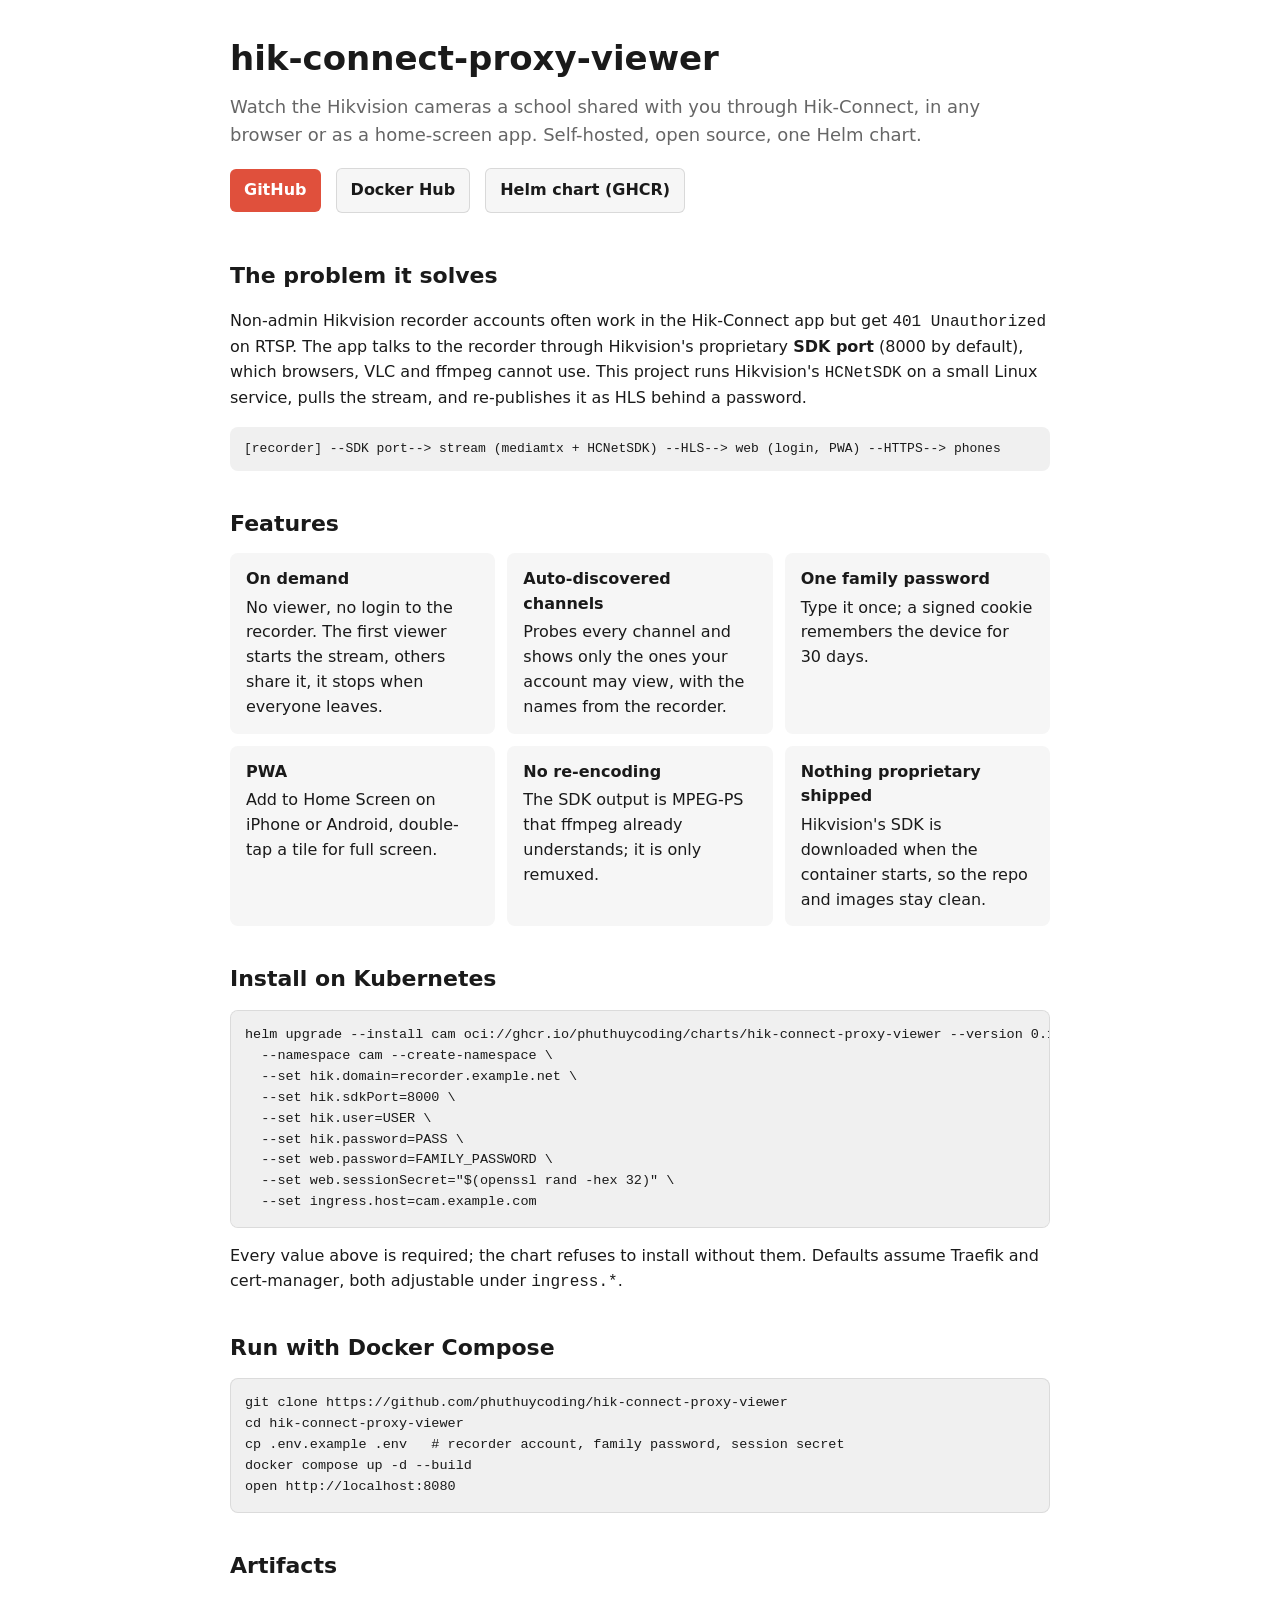
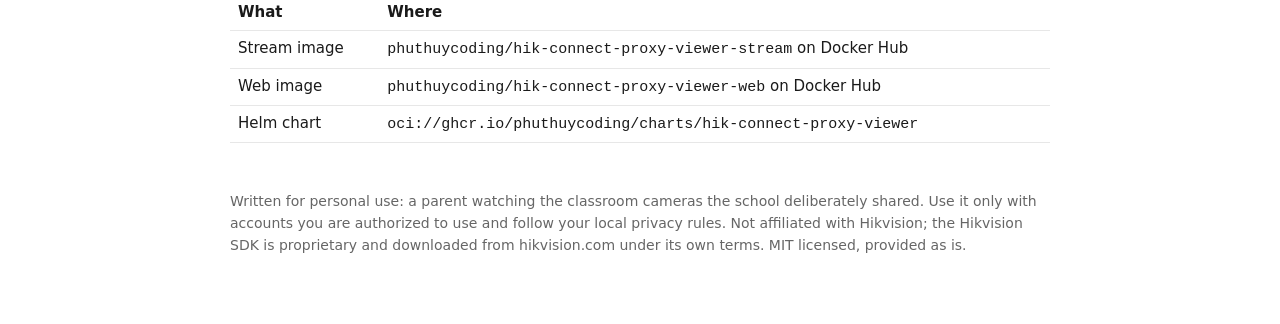
==== docs/index.html @ 88b2fae2 "feat: gộp thành một chart hik-connect-proxy-viewer, GitHub Pages, SEO - chart/: một release ra strea" ====
<!doctype html>
<html lang="en">
<head>
<meta charset="utf-8">
<meta name="viewport" content="width=device-width, initial-scale=1">
<title>hik-connect-proxy-viewer: watch Hik-Connect cameras in a browser</title>
<meta name="description" content="Self-hosted proxy that turns a Hikvision recorder account shared via Hik-Connect (SDK port only, RTSP refused) into an HLS web app with a family password, PWA and auto-discovered channels. Docker images + Helm chart.">
<meta name="keywords" content="Hik-Connect, Hikvision, HCNetSDK, NVR, DVR, RTSP 401, HLS, mediamtx, Kubernetes, Helm chart, Docker, PWA, classroom camera, school camera, parent">
<link rel="canonical" href="https://phuthuycoding.github.io/hik-connect-proxy-viewer/">
<meta property="og:type" content="website">
<meta property="og:title" content="hik-connect-proxy-viewer">
<meta property="og:description" content="Watch Hikvision channels shared through Hik-Connect in any browser or as a home-screen app. Open source, one Helm chart, public Docker images.">
<meta property="og:url" content="https://phuthuycoding.github.io/hik-connect-proxy-viewer/">
<meta name="twitter:card" content="summary">
<script type="application/ld+json">
{
  "@context": "https://schema.org",
  "@type": "SoftwareApplication",
  "name": "hik-connect-proxy-viewer",
  "applicationCategory": "MultimediaApplication",
  "operatingSystem": "Linux, Kubernetes, Docker",
  "license": "https://opensource.org/licenses/MIT",
  "codeRepository": "https://github.com/phuthuycoding/hik-connect-proxy-viewer",
  "description": "Proxy Hikvision recorder channels shared via Hik-Connect (SDK port) to HLS, with a password-protected PWA web app. Docker images and a Helm chart."
}
</script>
<style>
  :root { color-scheme: light dark; --accent: #e0503c; --bg: #fff; --fg: #1a1a1a; --muted: #666; --card: #f6f6f6; --code: #f0f0f0; }
  @media (prefers-color-scheme: dark) { :root { --bg: #111; --fg: #e6e6e6; --muted: #9a9a9a; --card: #1c1c1c; --code: #1a1a1a; } }
  * { box-sizing: border-box; }
  body { margin: 0; background: var(--bg); color: var(--fg); font: 16px/1.55 -apple-system, system-ui, Segoe UI, Roboto, sans-serif; }
  main { max-width: 860px; margin: 0 auto; padding: 32px 20px 60px; }
  h1 { font-size: 34px; margin: 0 0 8px; }
  h2 { font-size: 22px; margin: 36px 0 12px; }
  .lead { font-size: 18px; color: var(--muted); margin: 0 0 20px; }
  .links a { display: inline-block; margin: 0 10px 10px 0; padding: 9px 14px; border-radius: 6px; background: var(--accent); color: #fff; text-decoration: none; font-weight: 600; }
  .links a.alt { background: var(--card); color: var(--fg); border: 1px solid #8884; }
  pre { background: var(--code); border: 1px solid #8883; border-radius: 8px; padding: 14px; overflow-x: auto; font-size: 13.5px; }
  code { font-family: ui-monospace, SFMono-Regular, Menlo, monospace; }
  .grid { display: grid; grid-template-columns: repeat(auto-fit, minmax(240px, 1fr)); gap: 12px; }
  .card { background: var(--card); border-radius: 8px; padding: 14px 16px; }
  .card b { display: block; margin-bottom: 4px; }
  .flow { background: var(--code); border-radius: 8px; padding: 12px 14px; font-family: ui-monospace, Menlo, monospace; font-size: 13px; overflow-x: auto; white-space: nowrap; }
  footer { margin-top: 48px; color: var(--muted); font-size: 14px; }
  table { border-collapse: collapse; width: 100%; font-size: 15px; }
  td, th { text-align: left; padding: 6px 8px; border-bottom: 1px solid #8883; vertical-align: top; }
</style>
</head>
<body>
<main>
  <h1>hik-connect-proxy-viewer</h1>
  <p class="lead">Watch the Hikvision cameras a school shared with you through Hik-Connect, in any browser or as a home-screen app. Self-hosted, open source, one Helm chart.</p>
  <p class="links">
    <a href="https://github.com/phuthuycoding/hik-connect-proxy-viewer">GitHub</a>
    <a class="alt" href="https://hub.docker.com/r/phuthuycoding/hik-connect-proxy-viewer-stream">Docker Hub</a>
    <a class="alt" href="https://github.com/phuthuycoding/hik-connect-proxy-viewer/pkgs/container/charts%2Fhik-connect-proxy-viewer">Helm chart (GHCR)</a>
  </p>

  <h2>The problem it solves</h2>
  <p>Non-admin Hikvision recorder accounts often work in the Hik-Connect app but get <code>401 Unauthorized</code> on RTSP. The app talks to the recorder through Hikvision's proprietary <strong>SDK port</strong> (8000 by default), which browsers, VLC and ffmpeg cannot use. This project runs Hikvision's <code>HCNetSDK</code> on a small Linux service, pulls the stream, and re-publishes it as HLS behind a password.</p>
  <div class="flow">[recorder] --SDK port--> stream (mediamtx + HCNetSDK) --HLS--> web (login, PWA) --HTTPS--> phones</div>

  <h2>Features</h2>
  <div class="grid">
    <div class="card"><b>On demand</b>No viewer, no login to the recorder. The first viewer starts the stream, others share it, it stops when everyone leaves.</div>
    <div class="card"><b>Auto-discovered channels</b>Probes every channel and shows only the ones your account may view, with the names from the recorder.</div>
    <div class="card"><b>One family password</b>Type it once; a signed cookie remembers the device for 30 days.</div>
    <div class="card"><b>PWA</b>Add to Home Screen on iPhone or Android, double-tap a tile for full screen.</div>
    <div class="card"><b>No re-encoding</b>The SDK output is MPEG-PS that ffmpeg already understands; it is only remuxed.</div>
    <div class="card"><b>Nothing proprietary shipped</b>Hikvision's SDK is downloaded when the container starts, so the repo and images stay clean.</div>
  </div>

  <h2>Install on Kubernetes</h2>
<pre><code>helm upgrade --install cam oci://ghcr.io/phuthuycoding/charts/hik-connect-proxy-viewer --version 0.1.0 \
  --namespace cam --create-namespace \
  --set hik.domain=recorder.example.net \
  --set hik.sdkPort=8000 \
  --set hik.user=USER \
  --set hik.password=PASS \
  --set web.password=FAMILY_PASSWORD \
  --set web.sessionSecret="$(openssl rand -hex 32)" \
  --set ingress.host=cam.example.com</code></pre>
  <p>Every value above is required; the chart refuses to install without them. Defaults assume Traefik and cert-manager, both adjustable under <code>ingress.*</code>.</p>

  <h2>Run with Docker Compose</h2>
<pre><code>git clone https://github.com/phuthuycoding/hik-connect-proxy-viewer
cd hik-connect-proxy-viewer
cp .env.example .env   # recorder account, family password, session secret
docker compose up -d --build
open http://localhost:8080</code></pre>

  <h2>Artifacts</h2>
  <table>
    <tr><th>What</th><th>Where</th></tr>
    <tr><td>Stream image</td><td><code>phuthuycoding/hik-connect-proxy-viewer-stream</code> on Docker Hub</td></tr>
    <tr><td>Web image</td><td><code>phuthuycoding/hik-connect-proxy-viewer-web</code> on Docker Hub</td></tr>
    <tr><td>Helm chart</td><td><code>oci://ghcr.io/phuthuycoding/charts/hik-connect-proxy-viewer</code></td></tr>
  </table>

  <footer>
    <p>Written for personal use: a parent watching the classroom cameras the school deliberately shared. Use it only with accounts you are authorized to use and follow your local privacy rules. Not affiliated with Hikvision; the Hikvision SDK is proprietary and downloaded from hikvision.com under its own terms. MIT licensed, provided as is.</p>
  </footer>
</main>
</body>
</html>
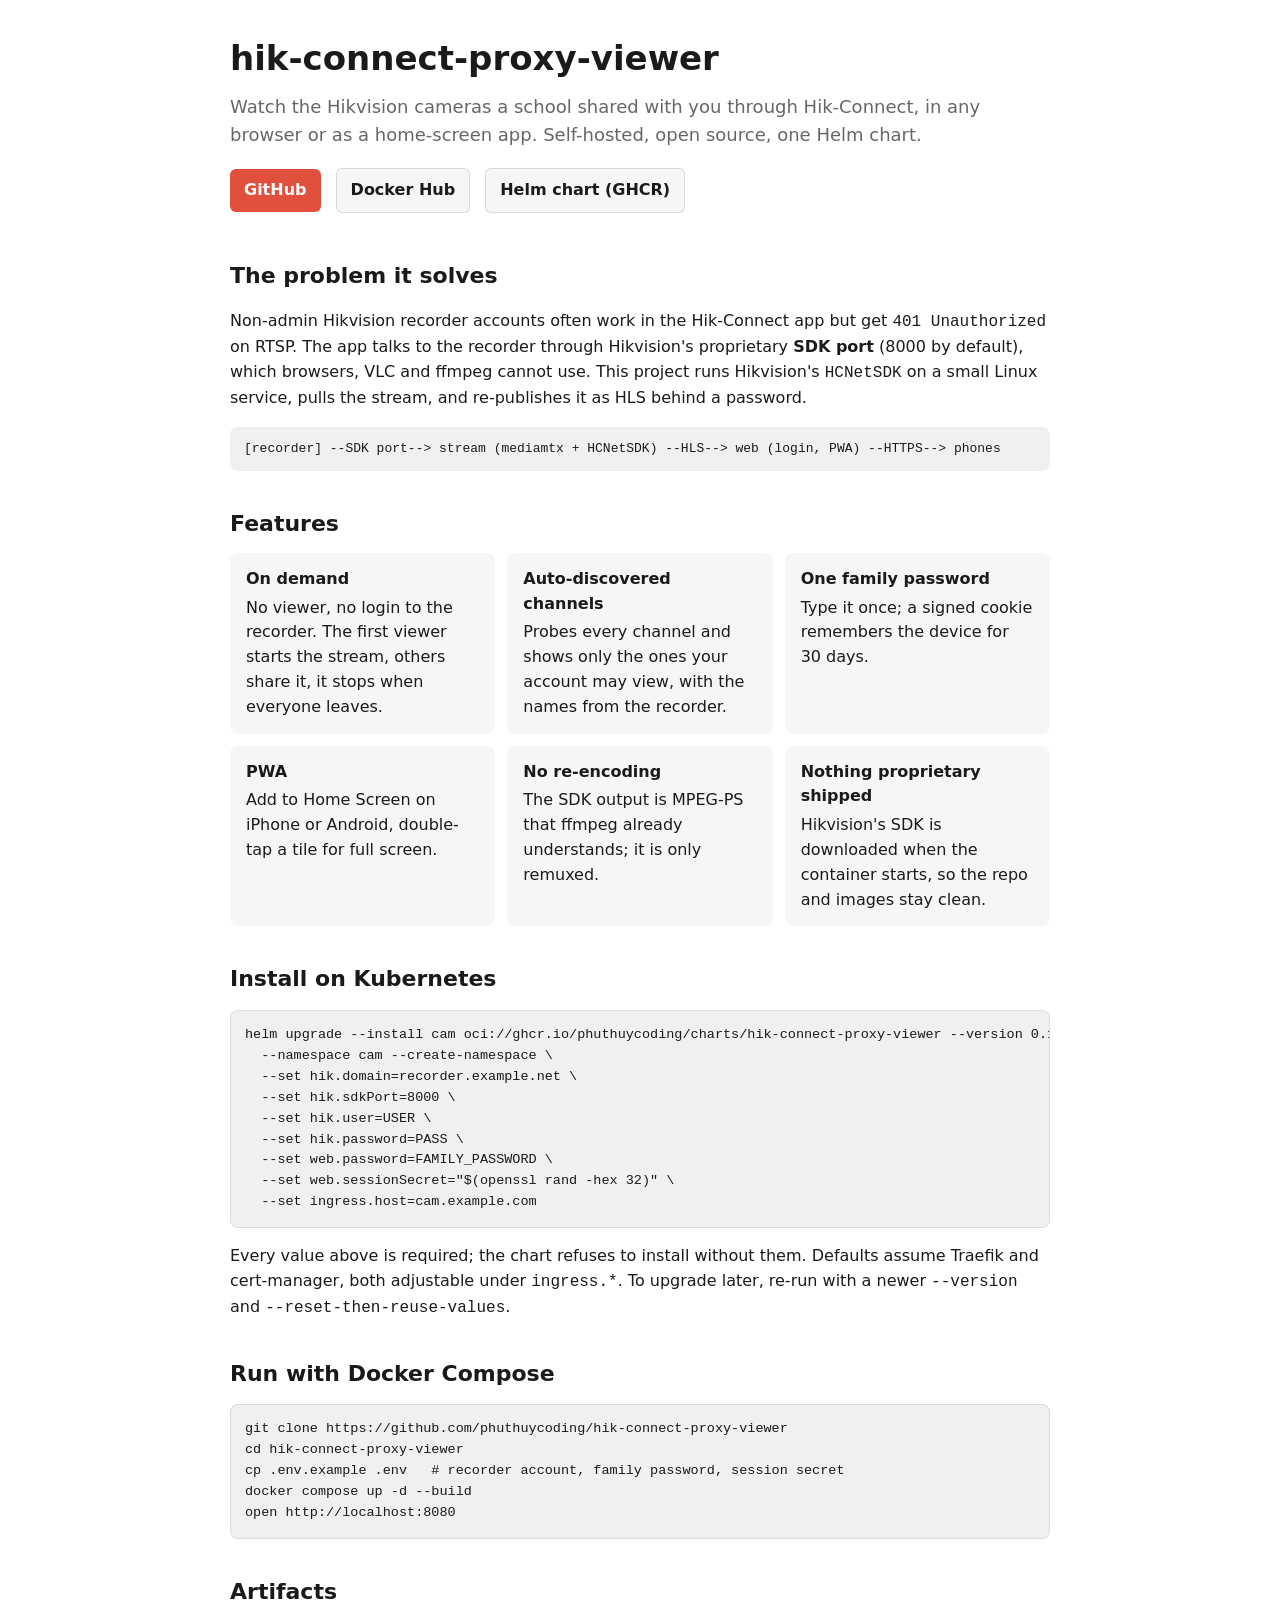
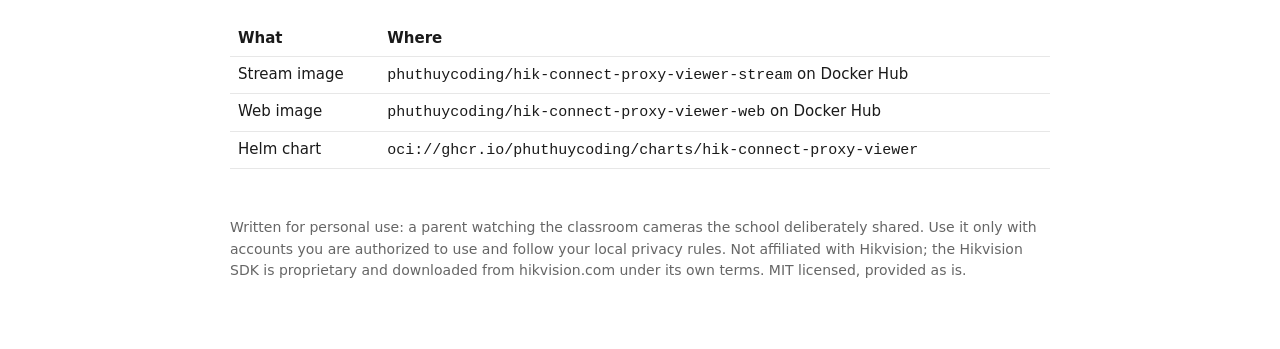
==== commit 51f93687: "docs: requirements, badge, version 0.1.1, ghi chú non-root cho image stream Claude-Session: https://" ====
--- a/docs/index.html
+++ b/docs/index.html
@@ -71,7 +71,7 @@
   </div>
 
   <h2>Install on Kubernetes</h2>
-<pre><code>helm upgrade --install cam oci://ghcr.io/phuthuycoding/charts/hik-connect-proxy-viewer --version 0.1.0 \
+<pre><code>helm upgrade --install cam oci://ghcr.io/phuthuycoding/charts/hik-connect-proxy-viewer --version 0.1.1 \
   --namespace cam --create-namespace \
   --set hik.domain=recorder.example.net \
   --set hik.sdkPort=8000 \
@@ -80,7 +80,7 @@
   --set web.password=FAMILY_PASSWORD \
   --set web.sessionSecret="$(openssl rand -hex 32)" \
   --set ingress.host=cam.example.com</code></pre>
-  <p>Every value above is required; the chart refuses to install without them. Defaults assume Traefik and cert-manager, both adjustable under <code>ingress.*</code>.</p>
+  <p>Every value above is required; the chart refuses to install without them. Defaults assume Traefik and cert-manager, both adjustable under <code>ingress.*</code>. To upgrade later, re-run with a newer <code>--version</code> and <code>--reset-then-reuse-values</code>.</p>
 
   <h2>Run with Docker Compose</h2>
 <pre><code>git clone https://github.com/phuthuycoding/hik-connect-proxy-viewer
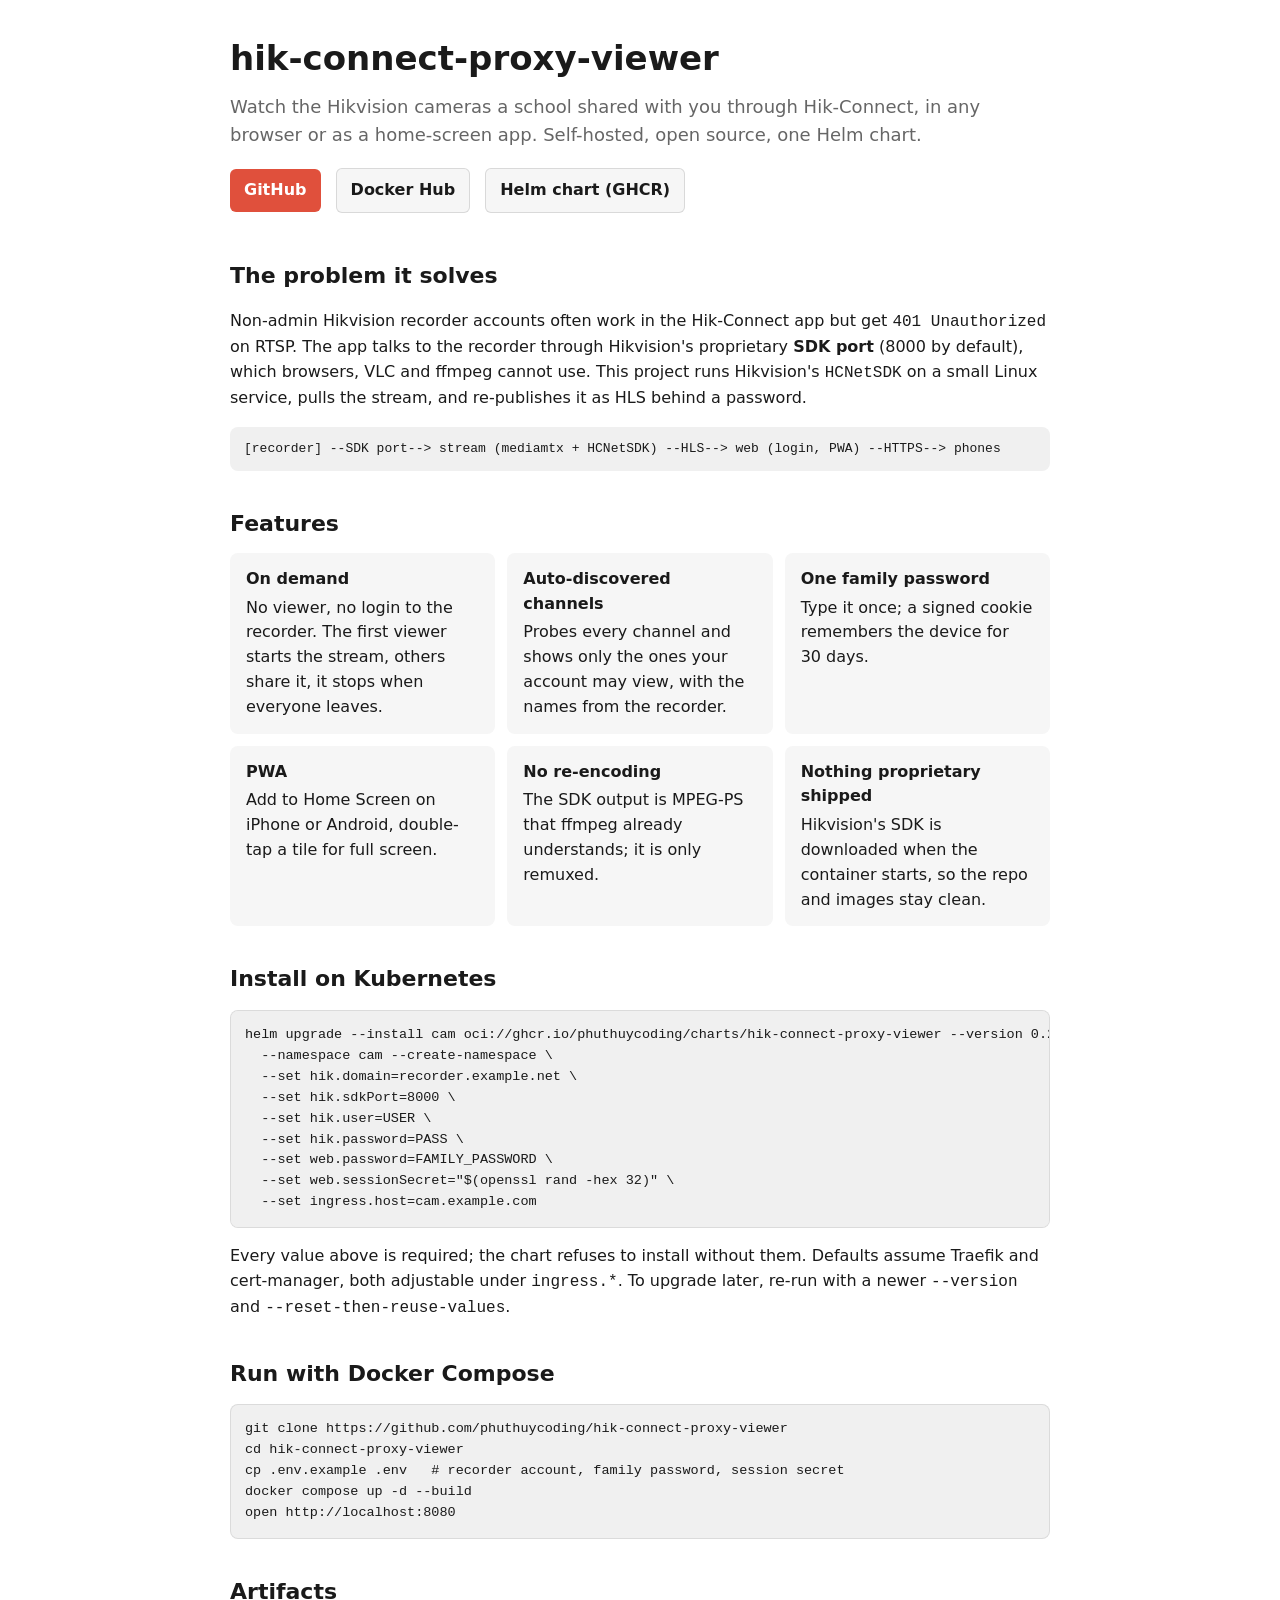
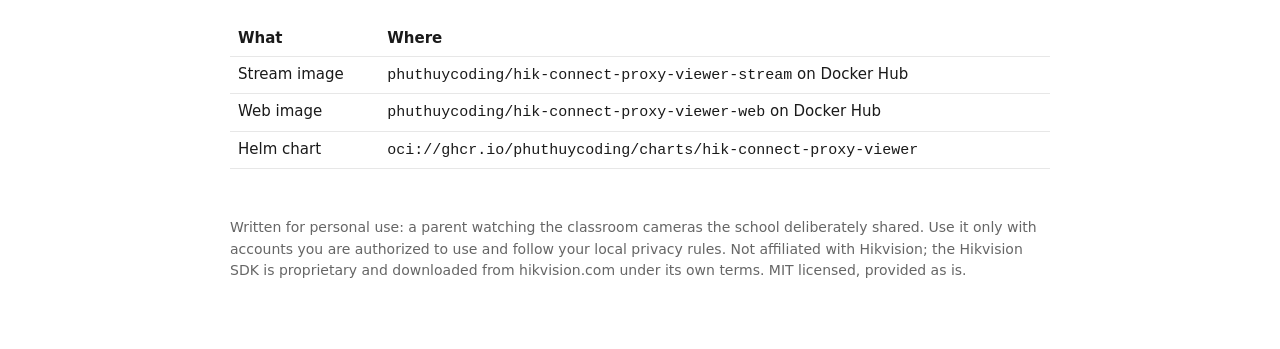
==== commit c2f6dca0: "ci: tạo GitHub Release khi tag; README hai badge docker pulls, version 0.2.0 Claude-Session: https:/" ====
--- a/docs/index.html
+++ b/docs/index.html
@@ -71,7 +71,7 @@
   </div>
 
   <h2>Install on Kubernetes</h2>
-<pre><code>helm upgrade --install cam oci://ghcr.io/phuthuycoding/charts/hik-connect-proxy-viewer --version 0.1.1 \
+<pre><code>helm upgrade --install cam oci://ghcr.io/phuthuycoding/charts/hik-connect-proxy-viewer --version 0.2.0 \
   --namespace cam --create-namespace \
   --set hik.domain=recorder.example.net \
   --set hik.sdkPort=8000 \
